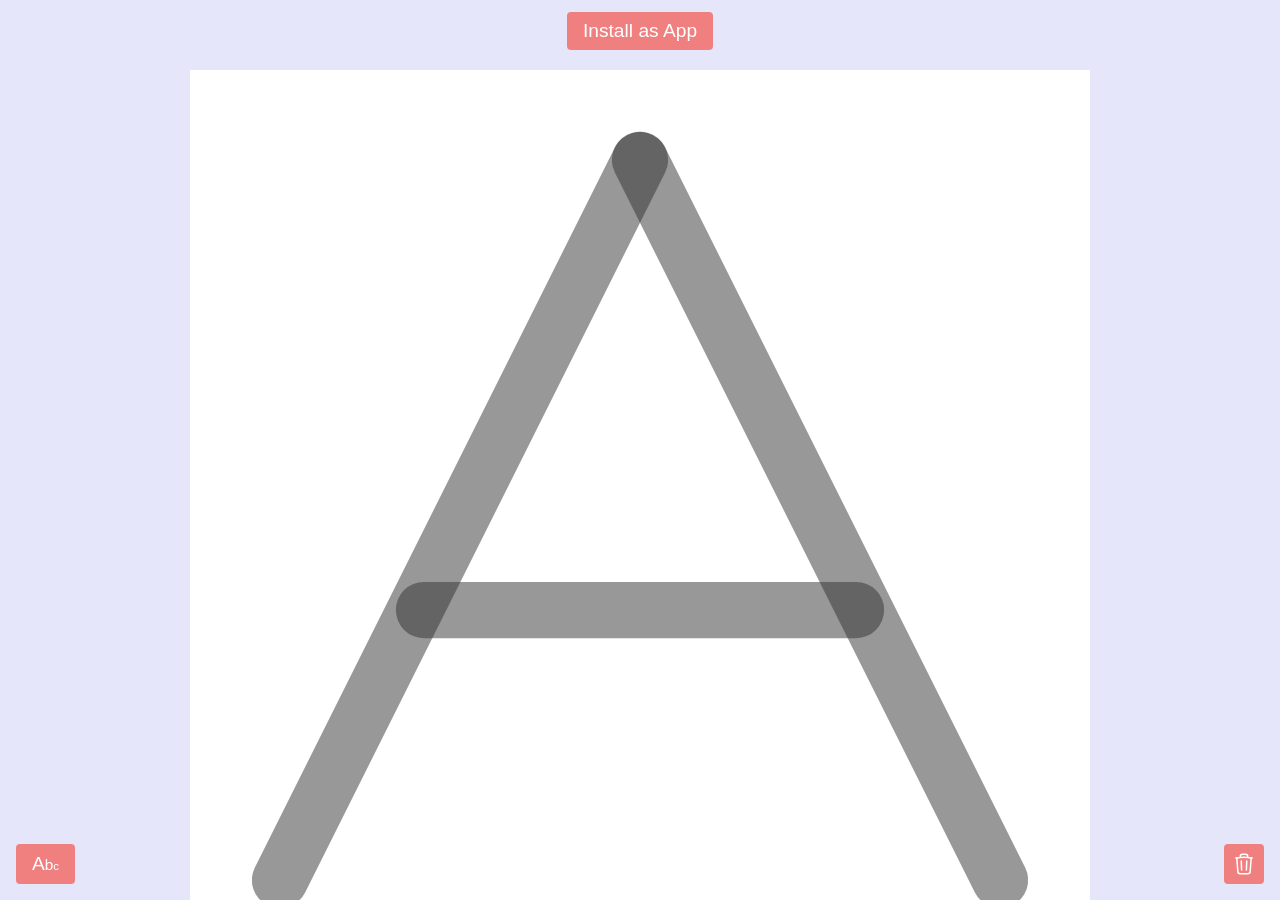
==== index.html @ 44c71aea "switch letter name to uppercase for uppercase letters" ====
<!doctype html>
<html>
<head>
  <title>Reletter</title>
  <meta charset="utf-8"/>
  <meta name="viewport" content="width=device-width, initial-scale=1.0,  minimum-scale=1.0">
  <link rel="manifest" href="manifest.json">
  <meta name="theme-color" content="white"/>
  <link rel="icon" href="favicon.ico" type="image/x-icon" />
  <link rel="apple-touch-icon" href="images/reletter-152.png">
  <meta name="theme-color" content="white"/>
  <meta name="apple-mobile-web-app-capable" content="yes">
  <meta name="apple-mobile-web-app-status-bar-style" content="white">
  <meta name="apple-mobile-web-app-title" content="Reltter">
  <meta name="msapplication-TileImage" content="images/reletter-144.png">
  <meta name="msapplication-TileColor" content="#FFFFFF">


  <link href="css/main.css" rel="stylesheet" type="text/css"/>
</head>
<body>
<div class="fullscreen">
  <div id="pwa-install" style="padding: 12px">
    <div class="action" onclick="installPwa()">
      Install as App
    </div>
  </div>
  <div id="canvas-wrapper" style="position: relative; flex-grow: 1; display: flex; align-items: center; ">
    <canvas id="letter-canvas" style="background: white;">
    </canvas>
  </div>
  <div id="action-wrapper" class="action__wrapper">
    <button class="action" onclick="openLetterSelection()">
      A<span style="font-size: 80%">b</span><span style="font-size: 60%">c</span>
    </button>
    <button class="action action--trash" onclick="clearCanvas()">

    </button>
  </div>
</div>
<div id="letter-select" style="display: none;">
  <div onclick="selectLetter('A')">A</div>
  <div onclick="selectLetter('B')">B</div>
  <div onclick="selectLetter('C')">C</div>
  <!--  <div onclick="selectLetter('d')">D</div>-->
  <!--  <div onclick="selectLetter('e')">E</div>-->
  <!--  <div onclick="selectLetter('f')">F</div>-->
  <!--  <div onclick="selectLetter('g')">G</div>-->
  <!--  <div onclick="selectLetter('h')">H</div>-->
  <!--  <div onclick="selectLetter('i')">I</div>-->
  <!--  <div onclick="selectLetter('j')">J</div>-->
  <!--  <div onclick="selectLetter('k')">K</div>-->
  <!--  <div onclick="selectLetter('l')">L</div>-->
  <!--  <div onclick="selectLetter('m')">M</div>-->
  <!--  <div onclick="selectLetter('n')">N</div>-->
  <!--  <div onclick="selectLetter('o')">O</div>-->
  <!--  <div onclick="selectLetter('p')">P</div>-->
  <!--  <div onclick="selectLetter('q')">Q</div>-->
  <!--  <div onclick="selectLetter('r')">R</div>-->
  <!--  <div onclick="selectLetter('s')">S</div>-->
  <!--  <div onclick="selectLetter('t')">T</div>-->
  <!--  <div onclick="selectLetter('u')">U</div>-->
  <!--  <div onclick="selectLetter('v')">V</div>-->
  <!--  <div onclick="selectLetter('w')">W</div>-->
  <!--  <div onclick="selectLetter('x')">X</div>-->
  <!--  <div onclick="selectLetter('y')">Y</div>-->
  <!--  <div onclick="selectLetter('z')">Z</div>-->
</div>
<script src="js/index.js"></script>
</body>
---- css/main.css ----
:root {
  --primary-color: rgba(50, 50, 50, 0.5);
}

body {
  margin: 0;
  font-family: Verdana, sans-serif;
}

.fullscreen {
  min-width: 100vw;
  height: 100dvh;
  overflow: hidden;
  display: flex;
  align-items: center;
  flex-flow: column;
  gap: 8px;
  box-sizing: border-box;
  background: lavender;
}

#letter-select {
  position: absolute;
  top: 0;
  left: 0;
  width: 100%;
  height: 100%;
  box-sizing: border-box;
  display: grid;
  grid-template-columns: 1fr 1fr 1fr 1fr;
  grid-auto-rows: auto;
  background-color: rgba(255, 255, 255, 0.8);
  font-size: 200%;
  gap: 4px;
  padding: 4px;
}

#letter-select div {
  display: flex;
  justify-content: center;
  align-items: center;
  cursor: pointer;
  transition: background-color 0.2s ease-in-out;
  border: 1px solid #aaa;
}

#letter-selection {
  outline: none;
  background: lightcoral;
  color: white;
  font-size: 120%;
  border-radius: 4px;
  border: none;
  padding: 8px 16px;
}

#letter-clear {
  outline: none;
  background: lightslategrey;
  color: white;
  font-size: 120%;
  border-radius: 4px;
  border: none;
  padding: 8px 16px;
}

.action {
  outline: none;
  background: lightcoral;
  color: white;
  font-size: 120%;
  border-radius: 4px;
  border: none;
  padding: 8px 16px;
}

.action--trash {
  background-image: url('data:image/svg+xml;utf8,<svg xmlns="http://www.w3.org/2000/svg" fill="none" viewBox="0 0 24 24" stroke-width="1.5" stroke="white" class="w-6 h-6"> <path stroke-linecap="round" stroke-linejoin="round" d="M14.74 9l-.346 9m-4.788 0L9.26 9m9.968-3.21c.342.052.682.107 1.022.166m-1.022-.165L18.16 19.673a2.25 2.25 0 01-2.244 2.077H8.084a2.25 2.25 0 01-2.244-2.077L4.772 5.79m14.456 0a48.108 48.108 0 00-3.478-.397m-12 .562c.34-.059.68-.114 1.022-.165m0 0a48.11 48.11 0 013.478-.397m7.5 0v-.916c0-1.18-.91-2.164-2.09-2.201a51.964 51.964 0 00-3.32 0c-1.18.037-2.09 1.022-2.09 2.201v.916m7.5 0a48.667 48.667 0 00-7.5 0" /></svg>');
  background-repeat: no-repeat;
  background-position: center;
  background-origin: content-box;
  padding: 8px;
  aspect-ratio: 1;
  height: 40px;
}

.action__wrapper {
  position: absolute;
  bottom: 0;
  left: 0;
  flex-shrink: 0;
  display: flex;
  flex-flow: row;
  justify-content: space-between;
  gap: 8px;
  width: 100%;
  padding: 16px;
  box-sizing: border-box;
}
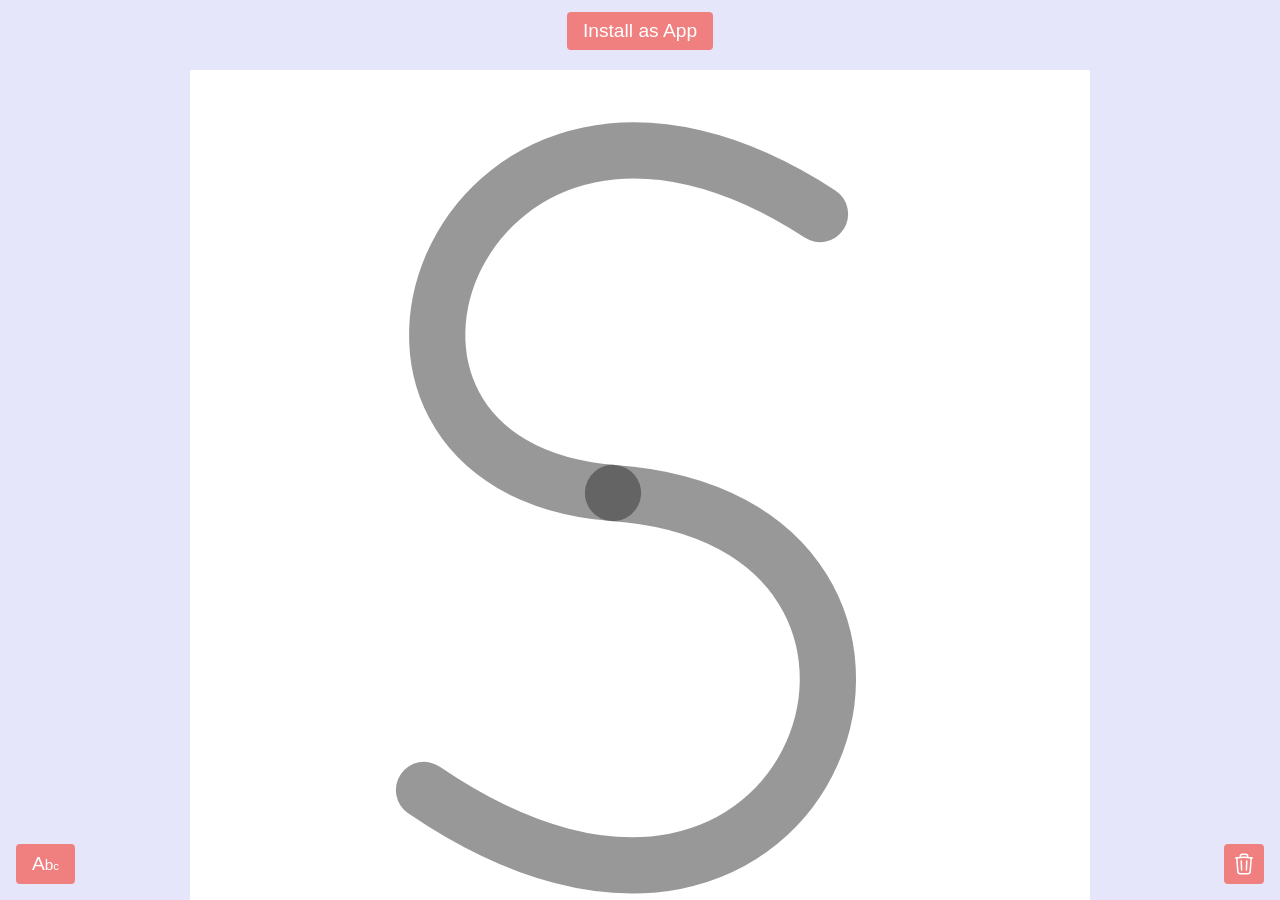
==== commit cdb8df96: "Add more letters" ====
--- a/index.html
+++ b/index.html
@@ -52,13 +52,13 @@
   <!--  <div onclick="selectLetter('k')">K</div>-->
   <!--  <div onclick="selectLetter('l')">L</div>-->
   <!--  <div onclick="selectLetter('m')">M</div>-->
-  <!--  <div onclick="selectLetter('n')">N</div>-->
-  <!--  <div onclick="selectLetter('o')">O</div>-->
+    <div onclick="selectLetter('N')">N</div>
+    <div onclick="selectLetter('O')">O</div>
   <!--  <div onclick="selectLetter('p')">P</div>-->
   <!--  <div onclick="selectLetter('q')">Q</div>-->
   <!--  <div onclick="selectLetter('r')">R</div>-->
-  <!--  <div onclick="selectLetter('s')">S</div>-->
-  <!--  <div onclick="selectLetter('t')">T</div>-->
+    <div onclick="selectLetter('S')">S</div>
+    <div onclick="selectLetter('T')">T</div>
   <!--  <div onclick="selectLetter('u')">U</div>-->
   <!--  <div onclick="selectLetter('v')">V</div>-->
   <!--  <div onclick="selectLetter('w')">W</div>-->
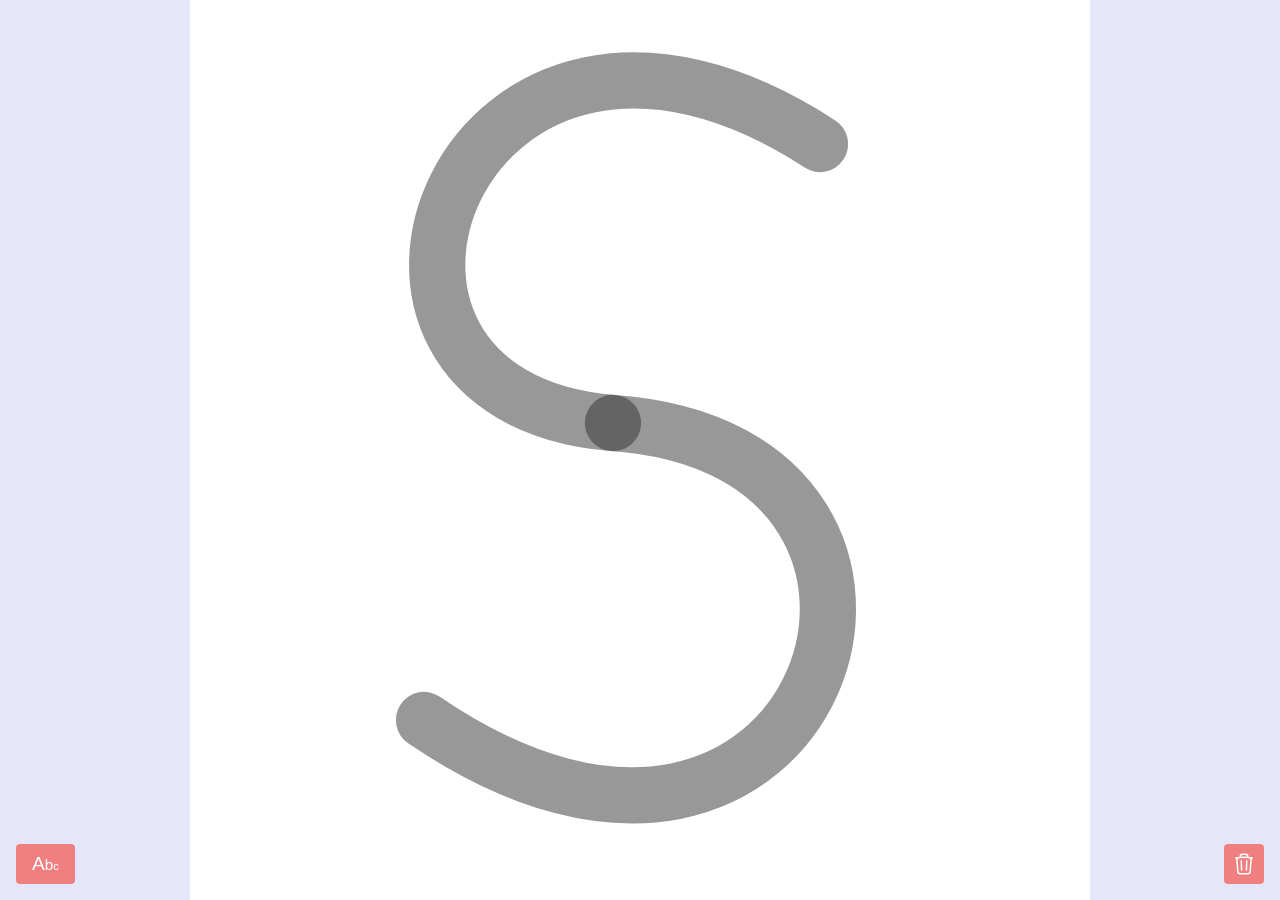
==== commit 3d47a021: "hide pwa button when not available" ====
--- a/index.html
+++ b/index.html
@@ -20,7 +20,7 @@
 </head>
 <body>
 <div class="fullscreen">
-  <div id="pwa-install" style="padding: 12px">
+  <div id="pwa-install" style="padding: 12px; display: none;">
     <div class="action" onclick="installPwa()">
       Install as App
     </div>
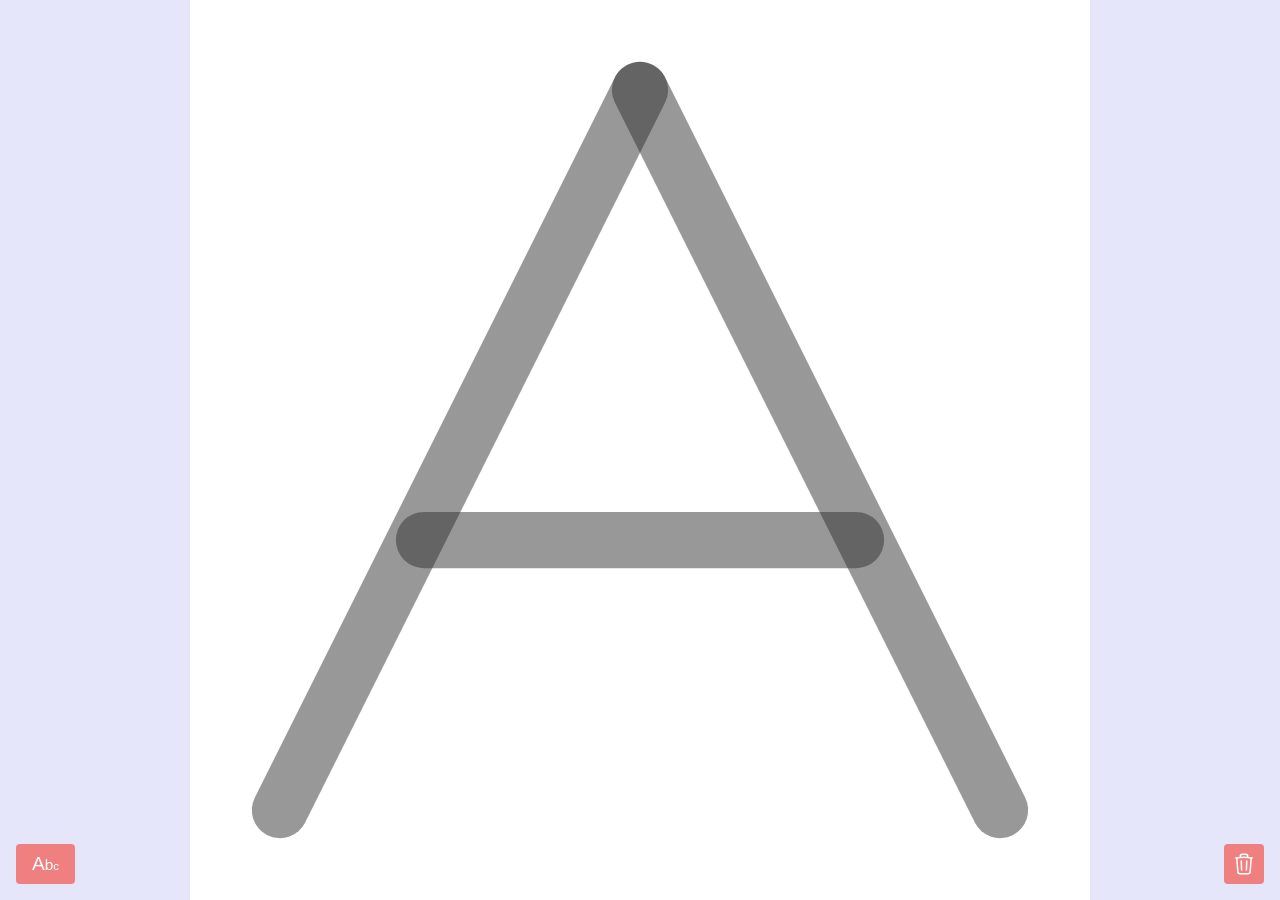
==== commit 02a12bf1: "Make A default letter" ====
--- a/index.html
+++ b/index.html
@@ -5,15 +5,14 @@
   <meta charset="utf-8"/>
   <meta name="viewport" content="width=device-width, initial-scale=1.0,  minimum-scale=1.0">
   <link rel="manifest" href="manifest.json">
-  <meta name="theme-color" content="white"/>
+  <meta name="theme-color" content="lavender"/>
   <link rel="icon" href="favicon.ico" type="image/x-icon" />
   <link rel="apple-touch-icon" href="images/reletter-152.png">
-  <meta name="theme-color" content="white"/>
   <meta name="apple-mobile-web-app-capable" content="yes">
-  <meta name="apple-mobile-web-app-status-bar-style" content="white">
+  <meta name="apple-mobile-web-app-status-bar-style" content="lavender">
   <meta name="apple-mobile-web-app-title" content="Reltter">
   <meta name="msapplication-TileImage" content="images/reletter-144.png">
-  <meta name="msapplication-TileColor" content="#FFFFFF">
+  <meta name="msapplication-TileColor" content="lavender">
 
 
   <link href="css/main.css" rel="stylesheet" type="text/css"/>
@@ -66,5 +65,5 @@
   <!--  <div onclick="selectLetter('y')">Y</div>-->
   <!--  <div onclick="selectLetter('z')">Z</div>-->
 </div>
-<script src="js/index.js"></script>
+<script src="js/index001.js"></script>
 </body>
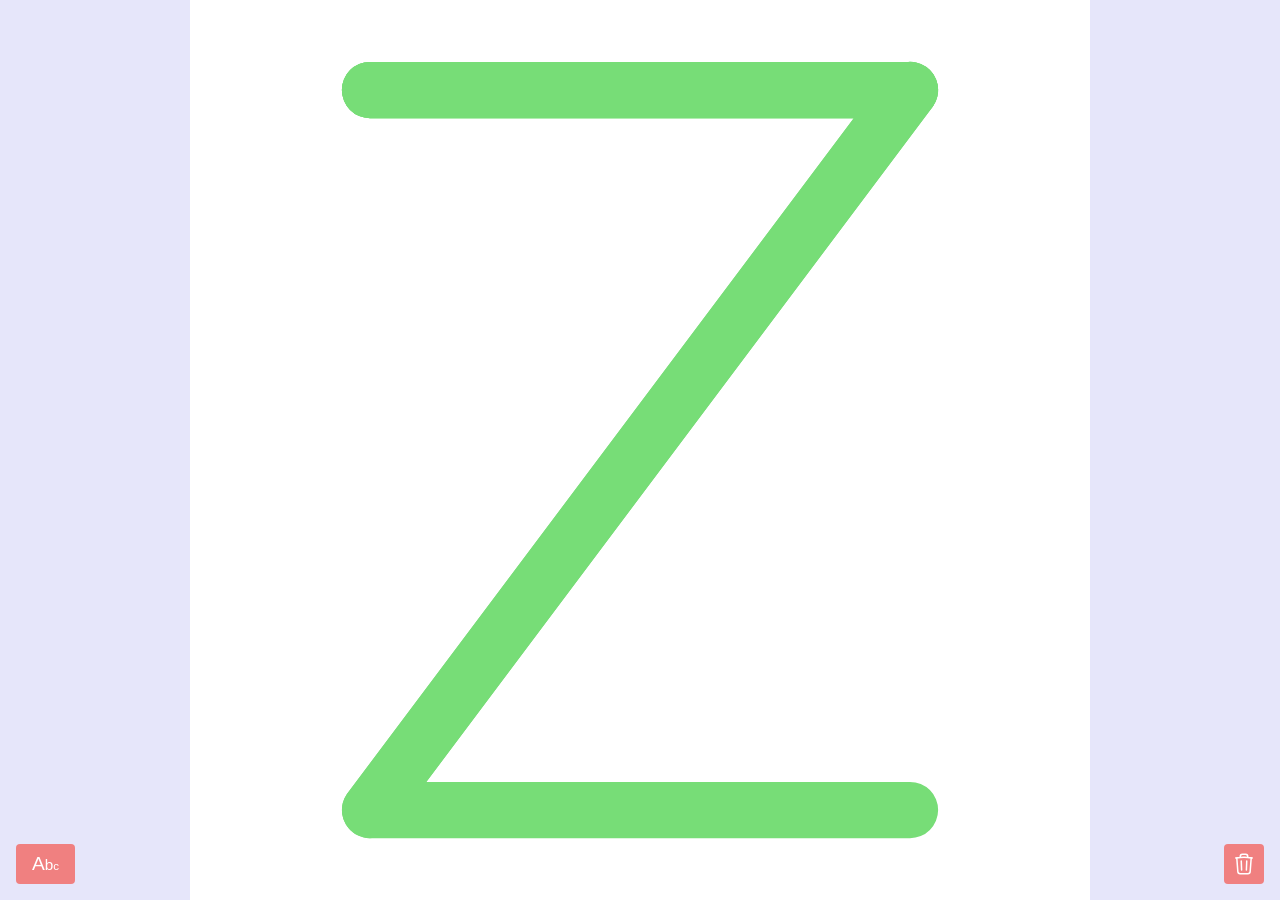
==== commit a3bbdc75: "Add all missing letters" ====
--- a/index.html
+++ b/index.html
@@ -6,7 +6,7 @@
   <meta name="viewport" content="width=device-width, initial-scale=1.0,  minimum-scale=1.0">
   <link rel="manifest" href="manifest.json">
   <meta name="theme-color" content="lavender"/>
-  <link rel="icon" href="favicon.ico" type="image/x-icon" />
+  <link rel="icon" href="favicon.ico" type="image/x-icon"/>
   <link rel="apple-touch-icon" href="images/reletter-152.png">
   <meta name="apple-mobile-web-app-capable" content="yes">
   <meta name="apple-mobile-web-app-status-bar-style" content="lavender">
@@ -41,29 +41,30 @@
   <div onclick="selectLetter('A')">A</div>
   <div onclick="selectLetter('B')">B</div>
   <div onclick="selectLetter('C')">C</div>
-  <!--  <div onclick="selectLetter('d')">D</div>-->
-  <!--  <div onclick="selectLetter('e')">E</div>-->
-  <!--  <div onclick="selectLetter('f')">F</div>-->
-  <!--  <div onclick="selectLetter('g')">G</div>-->
-  <!--  <div onclick="selectLetter('h')">H</div>-->
-  <!--  <div onclick="selectLetter('i')">I</div>-->
-  <!--  <div onclick="selectLetter('j')">J</div>-->
-  <!--  <div onclick="selectLetter('k')">K</div>-->
-  <!--  <div onclick="selectLetter('l')">L</div>-->
-  <!--  <div onclick="selectLetter('m')">M</div>-->
-    <div onclick="selectLetter('N')">N</div>
-    <div onclick="selectLetter('O')">O</div>
-  <!--  <div onclick="selectLetter('p')">P</div>-->
-  <!--  <div onclick="selectLetter('q')">Q</div>-->
-  <!--  <div onclick="selectLetter('r')">R</div>-->
-    <div onclick="selectLetter('S')">S</div>
-    <div onclick="selectLetter('T')">T</div>
-  <!--  <div onclick="selectLetter('u')">U</div>-->
-  <!--  <div onclick="selectLetter('v')">V</div>-->
-  <!--  <div onclick="selectLetter('w')">W</div>-->
-  <!--  <div onclick="selectLetter('x')">X</div>-->
-  <!--  <div onclick="selectLetter('y')">Y</div>-->
-  <!--  <div onclick="selectLetter('z')">Z</div>-->
+  <div onclick="selectLetter('D')">D</div>
+  <div onclick="selectLetter('E')">E</div>
+  <div onclick="selectLetter('F')">F</div>
+  <div onclick="selectLetter('G')">G</div>
+  <div onclick="selectLetter('H')">H</div>
+  <div onclick="selectLetter('I')">I</div>
+  <div onclick="selectLetter('J')">J</div>
+  <div onclick="selectLetter('K')">K</div>
+  <div onclick="selectLetter('L')">L</div>
+  <div onclick="selectLetter('M')">M</div>
+  <div onclick="selectLetter('N')">N</div>
+  <div onclick="selectLetter('O')">O</div>
+  <div onclick="selectLetter('P')">P</div>
+  <div onclick="selectLetter('Q')">Q</div>
+  <div onclick="selectLetter('R')">R</div>
+  <div onclick="selectLetter('S')">S</div>
+  <div onclick="selectLetter('T')">T</div>
+  <div onclick="selectLetter('U')">U</div>
+  <div onclick="selectLetter('V')">V</div>
+  <div onclick="selectLetter('W')">W</div>
+  <div onclick="selectLetter('X')">X</div>
+  <div onclick="selectLetter('Y')">Y</div>
+  <div onclick="selectLetter('Z')">Z</div>
 </div>
-<script src="js/index001.js"></script>
+<script src="js/letters.js"></script>
+<script src="js/index.js"></script>
 </body>
--- a/css/main.css
+++ b/css/main.css
@@ -1,5 +1,6 @@
 :root {
-  --primary-color: rgba(50, 50, 50, 0.5);
+  --primary-color: #77dd77;
+  --draw-color: lightcoral;
 }
 
 body {
@@ -29,10 +30,10 @@
   display: grid;
   grid-template-columns: 1fr 1fr 1fr 1fr;
   grid-auto-rows: auto;
-  background-color: rgba(255, 255, 255, 0.8);
+  background-color: lavender;
   font-size: 200%;
-  gap: 4px;
-  padding: 4px;
+  gap: 12px;
+  padding: 12px;
 }
 
 #letter-select div {
@@ -40,8 +41,8 @@
   justify-content: center;
   align-items: center;
   cursor: pointer;
-  transition: background-color 0.2s ease-in-out;
-  border: 1px solid #aaa;
+  color: white;
+  background-color: var(--primary-color);
 }
 
 #letter-selection {
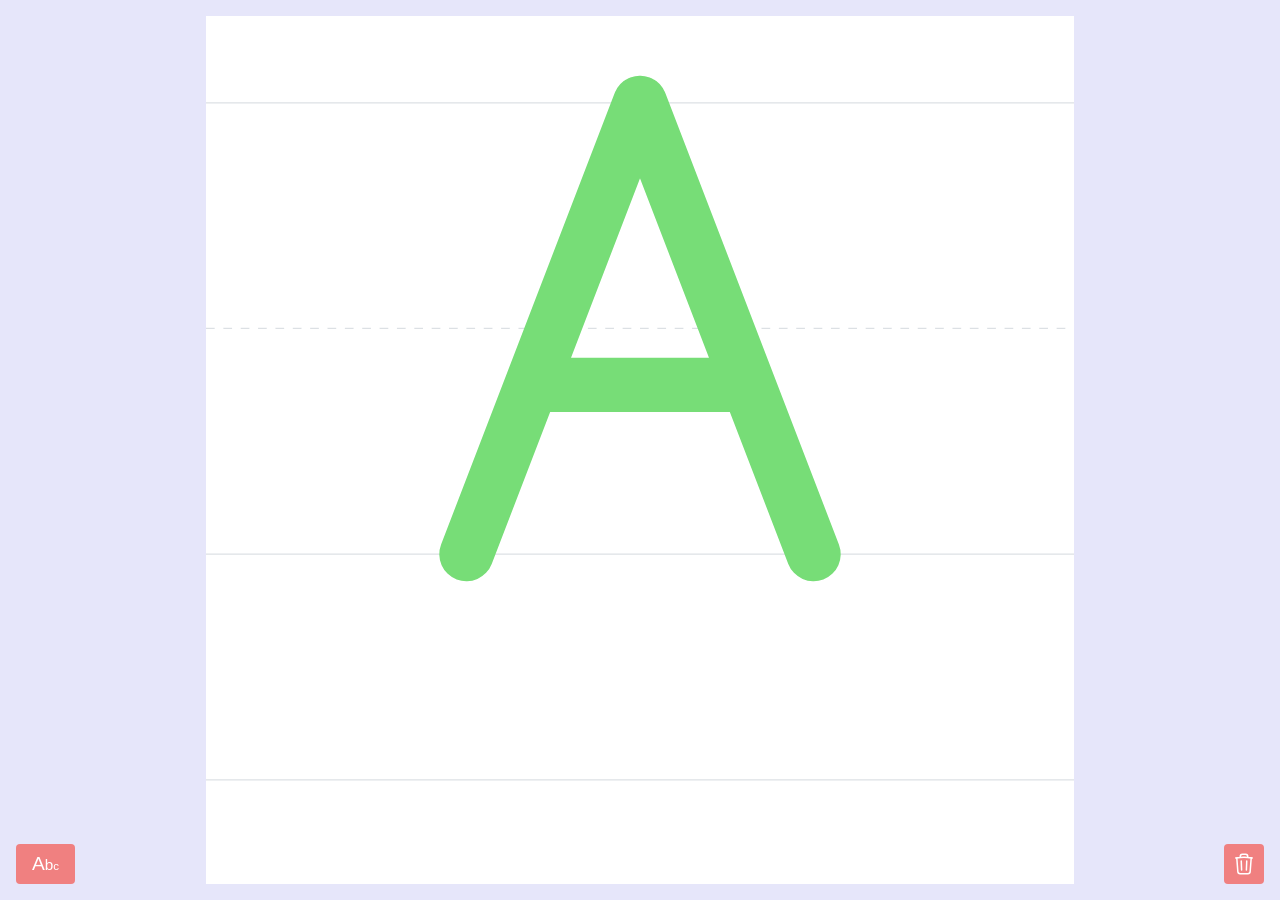
==== commit 64e55962: "Add lowercase letters" ====
--- a/index.html
+++ b/index.html
@@ -3,7 +3,7 @@
 <head>
   <title>Reletter</title>
   <meta charset="utf-8"/>
-  <meta name="viewport" content="width=device-width, initial-scale=1.0,  minimum-scale=1.0">
+  <meta name="viewport" content="width=device-width, initial-scale=1.0, minimum-scale=1.0, maximum-scale=1.0, user-scalable=no">
   <link rel="manifest" href="manifest.json">
   <meta name="theme-color" content="lavender"/>
   <link rel="icon" href="favicon.ico" type="image/x-icon"/>
@@ -24,7 +24,7 @@
       Install as App
     </div>
   </div>
-  <div id="canvas-wrapper" style="position: relative; flex-grow: 1; display: flex; align-items: center; ">
+  <div id="canvas-wrapper" style="position: relative; flex-grow: 1; width: 100%; display: flex; align-items: center; justify-content: center; ">
     <canvas id="letter-canvas" style="background: white;">
     </canvas>
   </div>
@@ -38,33 +38,112 @@
   </div>
 </div>
 <div id="letter-select" style="display: none;">
-  <div onclick="selectLetter('A')">A</div>
-  <div onclick="selectLetter('B')">B</div>
-  <div onclick="selectLetter('C')">C</div>
-  <div onclick="selectLetter('D')">D</div>
-  <div onclick="selectLetter('E')">E</div>
-  <div onclick="selectLetter('F')">F</div>
-  <div onclick="selectLetter('G')">G</div>
-  <div onclick="selectLetter('H')">H</div>
-  <div onclick="selectLetter('I')">I</div>
-  <div onclick="selectLetter('J')">J</div>
-  <div onclick="selectLetter('K')">K</div>
-  <div onclick="selectLetter('L')">L</div>
-  <div onclick="selectLetter('M')">M</div>
-  <div onclick="selectLetter('N')">N</div>
-  <div onclick="selectLetter('O')">O</div>
-  <div onclick="selectLetter('P')">P</div>
-  <div onclick="selectLetter('Q')">Q</div>
-  <div onclick="selectLetter('R')">R</div>
-  <div onclick="selectLetter('S')">S</div>
-  <div onclick="selectLetter('T')">T</div>
-  <div onclick="selectLetter('U')">U</div>
-  <div onclick="selectLetter('V')">V</div>
-  <div onclick="selectLetter('W')">W</div>
-  <div onclick="selectLetter('X')">X</div>
-  <div onclick="selectLetter('Y')">Y</div>
-  <div onclick="selectLetter('Z')">Z</div>
+  <div class="letter-tile">
+    <button type="button" onclick="selectLetter('A')" aria-label="Uppercase A">A</button>
+    <button type="button" onclick="selectLetter('a')" aria-label="Lowercase a">a</button>
+  </div>
+  <div class="letter-tile">
+    <button type="button" onclick="selectLetter('B')" aria-label="Uppercase B">B</button>
+    <button type="button" onclick="selectLetter('b')" aria-label="Lowercase b">b</button>
+  </div>
+  <div class="letter-tile">
+    <button type="button" onclick="selectLetter('C')" aria-label="Uppercase C">C</button>
+    <button type="button" onclick="selectLetter('c')" aria-label="Lowercase c">c</button>
+  </div>
+  <div class="letter-tile">
+    <button type="button" onclick="selectLetter('D')" aria-label="Uppercase D">D</button>
+    <button type="button" onclick="selectLetter('d')" aria-label="Lowercase d">d</button>
+  </div>
+  <div class="letter-tile">
+    <button type="button" onclick="selectLetter('E')" aria-label="Uppercase E">E</button>
+    <button type="button" onclick="selectLetter('e')" aria-label="Lowercase e">e</button>
+  </div>
+  <div class="letter-tile">
+    <button type="button" onclick="selectLetter('F')" aria-label="Uppercase F">F</button>
+    <button type="button" onclick="selectLetter('f')" aria-label="Lowercase f">f</button>
+  </div>
+  <div class="letter-tile">
+    <button type="button" onclick="selectLetter('G')" aria-label="Uppercase G">G</button>
+    <button type="button" onclick="selectLetter('g')" aria-label="Lowercase g">g</button>
+  </div>
+  <div class="letter-tile">
+    <button type="button" onclick="selectLetter('H')" aria-label="Uppercase H">H</button>
+    <button type="button" onclick="selectLetter('h')" aria-label="Lowercase h">h</button>
+  </div>
+  <div class="letter-tile">
+    <button type="button" onclick="selectLetter('I')" aria-label="Uppercase I">I</button>
+    <button type="button" onclick="selectLetter('i')" aria-label="Lowercase i">i</button>
+  </div>
+  <div class="letter-tile">
+    <button type="button" onclick="selectLetter('J')" aria-label="Uppercase J">J</button>
+    <button type="button" onclick="selectLetter('j')" aria-label="Lowercase j">j</button>
+  </div>
+  <div class="letter-tile">
+    <button type="button" onclick="selectLetter('K')" aria-label="Uppercase K">K</button>
+    <button type="button" onclick="selectLetter('k')" aria-label="Lowercase k">k</button>
+  </div>
+  <div class="letter-tile">
+    <button type="button" onclick="selectLetter('L')" aria-label="Uppercase L">L</button>
+    <button type="button" onclick="selectLetter('l')" aria-label="Lowercase l">l</button>
+  </div>
+  <div class="letter-tile">
+    <button type="button" onclick="selectLetter('M')" aria-label="Uppercase M">M</button>
+    <button type="button" onclick="selectLetter('m')" aria-label="Lowercase m">m</button>
+  </div>
+  <div class="letter-tile">
+    <button type="button" onclick="selectLetter('N')" aria-label="Uppercase N">N</button>
+    <button type="button" onclick="selectLetter('n')" aria-label="Lowercase n">n</button>
+  </div>
+  <div class="letter-tile">
+    <button type="button" onclick="selectLetter('O')" aria-label="Uppercase O">O</button>
+    <button type="button" onclick="selectLetter('o')" aria-label="Lowercase o">o</button>
+  </div>
+  <div class="letter-tile">
+    <button type="button" onclick="selectLetter('P')" aria-label="Uppercase P">P</button>
+    <button type="button" onclick="selectLetter('p')" aria-label="Lowercase p">p</button>
+  </div>
+  <div class="letter-tile">
+    <button type="button" onclick="selectLetter('Q')" aria-label="Uppercase Q">Q</button>
+    <button type="button" onclick="selectLetter('q')" aria-label="Lowercase q">q</button>
+  </div>
+  <div class="letter-tile">
+    <button type="button" onclick="selectLetter('R')" aria-label="Uppercase R">R</button>
+    <button type="button" onclick="selectLetter('r')" aria-label="Lowercase r">r</button>
+  </div>
+  <div class="letter-tile">
+    <button type="button" onclick="selectLetter('S')" aria-label="Uppercase S">S</button>
+    <button type="button" onclick="selectLetter('s')" aria-label="Lowercase s">s</button>
+  </div>
+  <div class="letter-tile">
+    <button type="button" onclick="selectLetter('T')" aria-label="Uppercase T">T</button>
+    <button type="button" onclick="selectLetter('t')" aria-label="Lowercase t">t</button>
+  </div>
+  <div class="letter-tile">
+    <button type="button" onclick="selectLetter('U')" aria-label="Uppercase U">U</button>
+    <button type="button" onclick="selectLetter('u')" aria-label="Lowercase u">u</button>
+  </div>
+  <div class="letter-tile">
+    <button type="button" onclick="selectLetter('V')" aria-label="Uppercase V">V</button>
+    <button type="button" onclick="selectLetter('v')" aria-label="Lowercase v">v</button>
+  </div>
+  <div class="letter-tile">
+    <button type="button" onclick="selectLetter('W')" aria-label="Uppercase W">W</button>
+    <button type="button" onclick="selectLetter('w')" aria-label="Lowercase w">w</button>
+  </div>
+  <div class="letter-tile">
+    <button type="button" onclick="selectLetter('X')" aria-label="Uppercase X">X</button>
+    <button type="button" onclick="selectLetter('x')" aria-label="Lowercase x">x</button>
+  </div>
+  <div class="letter-tile">
+    <button type="button" onclick="selectLetter('Y')" aria-label="Uppercase Y">Y</button>
+    <button type="button" onclick="selectLetter('y')" aria-label="Lowercase y">y</button>
+  </div>
+  <div class="letter-tile">
+    <button type="button" onclick="selectLetter('Z')" aria-label="Uppercase Z">Z</button>
+    <button type="button" onclick="selectLetter('z')" aria-label="Lowercase z">z</button>
+  </div>
 </div>
 <script src="js/letters.js"></script>
+<script src="js/letter-renderer.js"></script>
 <script src="js/index.js"></script>
-</body>+</body>
--- a/css/main.css
+++ b/css/main.css
@@ -1,6 +1,14 @@
 :root {
   --primary-color: #77dd77;
   --draw-color: lightcoral;
+}
+
+html,
+body {
+  width: 100%;
+  height: 100%;
+  overflow: hidden;
+  overscroll-behavior: none;
 }
 
 body {
@@ -18,6 +26,7 @@
   gap: 8px;
   box-sizing: border-box;
   background: lavender;
+  touch-action: none;
 }
 
 #letter-select {
@@ -29,20 +38,39 @@
   box-sizing: border-box;
   display: grid;
   grid-template-columns: 1fr 1fr 1fr 1fr;
-  grid-auto-rows: auto;
+  grid-auto-rows: minmax(64px, 1fr);
+  overflow-y: auto;
+  overscroll-behavior: none;
+  touch-action: pan-y;
   background-color: lavender;
   font-size: 200%;
   gap: 12px;
   padding: 12px;
 }
 
-#letter-select div {
+#letter-select .letter-tile {
   display: flex;
-  justify-content: center;
-  align-items: center;
+  background-color: var(--primary-color);
+}
+
+.letter-tile button {
+  flex: 1;
+  min-width: 0;
+  border: none;
+  padding: 8px 0;
+  font: inherit;
+  color: white;
+  background: transparent;
   cursor: pointer;
-  color: white;
-  background-color: var(--primary-color);
+}
+
+.letter-tile button + button {
+  border-left: 2px solid white;
+}
+
+.letter-tile button:focus-visible {
+  outline: 3px solid lightcoral;
+  outline-offset: -3px;
 }
 
 #letter-selection {
@@ -97,4 +125,4 @@
   width: 100%;
   padding: 16px;
   box-sizing: border-box;
-}+}
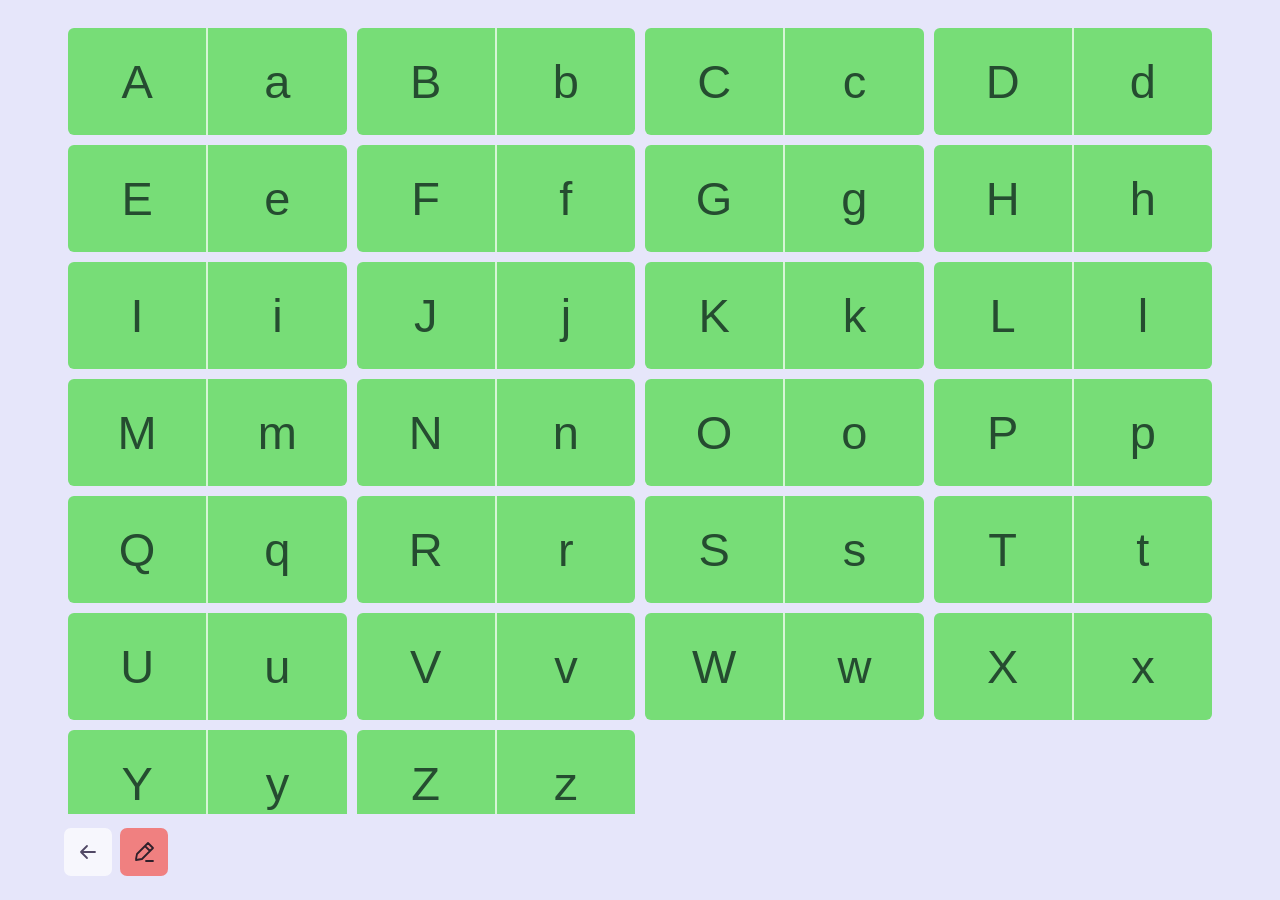
==== commit 9f62b4e0: "Add letter history and word writing" ====
--- a/index.html
+++ b/index.html
@@ -1,149 +1,73 @@
 <!doctype html>
-<html>
+<html lang="en">
 <head>
   <title>Reletter</title>
-  <meta charset="utf-8"/>
-  <meta name="viewport" content="width=device-width, initial-scale=1.0, minimum-scale=1.0, maximum-scale=1.0, user-scalable=no">
+  <meta charset="utf-8">
+  <meta name="viewport" content="width=device-width, initial-scale=1">
   <link rel="manifest" href="manifest.json">
-  <meta name="theme-color" content="lavender"/>
-  <link rel="icon" href="favicon.ico" type="image/x-icon"/>
+  <meta name="theme-color" content="lavender">
+  <link rel="icon" href="images/reletter-152.png" type="image/png">
   <link rel="apple-touch-icon" href="images/reletter-152.png">
   <meta name="apple-mobile-web-app-capable" content="yes">
   <meta name="apple-mobile-web-app-status-bar-style" content="lavender">
-  <meta name="apple-mobile-web-app-title" content="Reltter">
-  <meta name="msapplication-TileImage" content="images/reletter-144.png">
-  <meta name="msapplication-TileColor" content="lavender">
-
-
-  <link href="css/main.css" rel="stylesheet" type="text/css"/>
+  <meta name="apple-mobile-web-app-title" content="Reletter">
+  <link href="css/main.css" rel="stylesheet">
 </head>
 <body>
-<div class="fullscreen">
-  <div id="pwa-install" style="padding: 12px; display: none;">
-    <div class="action" onclick="installPwa()">
-      Install as App
+<svg class="icon-definitions" xmlns="http://www.w3.org/2000/svg" aria-hidden="true">
+  <defs>
+    <symbol id="icon-grid" viewBox="0 0 24 24"><rect x="3" y="3" width="7" height="7" rx="1"/><rect x="14" y="3" width="7" height="7" rx="1"/><rect x="3" y="14" width="7" height="7" rx="1"/><rect x="14" y="14" width="7" height="7" rx="1"/></symbol>
+    <symbol id="icon-back" viewBox="0 0 24 24"><path d="M19 12H5m6-6-6 6 6 6"/></symbol>
+    <symbol id="icon-next" viewBox="0 0 24 24"><path d="M5 12h14m-6-6 6 6-6 6"/></symbol>
+    <symbol id="icon-trash" viewBox="0 0 24 24"><path d="M3 6h18M9 6V3h6v3M5 6l1 15h12l1-15M10 10v7m4-7v7"/></symbol>
+    <symbol id="icon-word" viewBox="0 0 24 24"><path d="m4 19 1-5L16 3l5 5L10 19l-6 1m9-14 5 5M14 21h7"/></symbol>
+    <symbol id="icon-resume" viewBox="0 0 24 24"><path d="m10 7 7 5-7 5Z"/><circle cx="12" cy="12" r="10"/></symbol>
+    <symbol id="icon-done" viewBox="0 0 24 24"><path d="m4 12 5 5L20 6"/></symbol>
+    <symbol id="icon-install" viewBox="0 0 24 24"><path d="M12 3v12m-5-5 5 5 5-5M4 16v5h16v-5"/></symbol>
+  </defs>
+</svg>
+<main id="app">
+  <section id="grid-screen" class="screen" aria-label="Letter selection" hidden>
+    <div id="letter-grid" class="letter-grid"></div>
+    <div class="controls">
+      <button id="grid-back" class="action secondary" type="button" aria-label="Back to active drawing"><svg aria-hidden="true"><use href="#icon-back"/></svg></button>
+      <button id="new-word" class="action" type="button" aria-label="Start a word"><svg aria-hidden="true"><use href="#icon-word"/></svg></button>
+      <button id="install-app" class="action secondary" type="button" aria-label="Install app" hidden><svg aria-hidden="true"><use href="#icon-install"/></svg></button>
+      <button id="resume-word" class="action secondary advance" type="button" aria-label="Resume word" hidden><svg aria-hidden="true"><use href="#icon-resume"/></svg></button>
     </div>
-  </div>
-  <div id="canvas-wrapper" style="position: relative; flex-grow: 1; width: 100%; display: flex; align-items: center; justify-content: center; ">
-    <canvas id="letter-canvas" style="background: white;">
-    </canvas>
-  </div>
-  <div id="action-wrapper" class="action__wrapper">
-    <button class="action" onclick="openLetterSelection()">
-      A<span style="font-size: 80%">b</span><span style="font-size: 60%">c</span>
-    </button>
-    <button class="action action--trash" onclick="clearCanvas()">
+  </section>
 
-    </button>
-  </div>
-</div>
-<div id="letter-select" style="display: none;">
-  <div class="letter-tile">
-    <button type="button" onclick="selectLetter('A')" aria-label="Uppercase A">A</button>
-    <button type="button" onclick="selectLetter('a')" aria-label="Lowercase a">a</button>
-  </div>
-  <div class="letter-tile">
-    <button type="button" onclick="selectLetter('B')" aria-label="Uppercase B">B</button>
-    <button type="button" onclick="selectLetter('b')" aria-label="Lowercase b">b</button>
-  </div>
-  <div class="letter-tile">
-    <button type="button" onclick="selectLetter('C')" aria-label="Uppercase C">C</button>
-    <button type="button" onclick="selectLetter('c')" aria-label="Lowercase c">c</button>
-  </div>
-  <div class="letter-tile">
-    <button type="button" onclick="selectLetter('D')" aria-label="Uppercase D">D</button>
-    <button type="button" onclick="selectLetter('d')" aria-label="Lowercase d">d</button>
-  </div>
-  <div class="letter-tile">
-    <button type="button" onclick="selectLetter('E')" aria-label="Uppercase E">E</button>
-    <button type="button" onclick="selectLetter('e')" aria-label="Lowercase e">e</button>
-  </div>
-  <div class="letter-tile">
-    <button type="button" onclick="selectLetter('F')" aria-label="Uppercase F">F</button>
-    <button type="button" onclick="selectLetter('f')" aria-label="Lowercase f">f</button>
-  </div>
-  <div class="letter-tile">
-    <button type="button" onclick="selectLetter('G')" aria-label="Uppercase G">G</button>
-    <button type="button" onclick="selectLetter('g')" aria-label="Lowercase g">g</button>
-  </div>
-  <div class="letter-tile">
-    <button type="button" onclick="selectLetter('H')" aria-label="Uppercase H">H</button>
-    <button type="button" onclick="selectLetter('h')" aria-label="Lowercase h">h</button>
-  </div>
-  <div class="letter-tile">
-    <button type="button" onclick="selectLetter('I')" aria-label="Uppercase I">I</button>
-    <button type="button" onclick="selectLetter('i')" aria-label="Lowercase i">i</button>
-  </div>
-  <div class="letter-tile">
-    <button type="button" onclick="selectLetter('J')" aria-label="Uppercase J">J</button>
-    <button type="button" onclick="selectLetter('j')" aria-label="Lowercase j">j</button>
-  </div>
-  <div class="letter-tile">
-    <button type="button" onclick="selectLetter('K')" aria-label="Uppercase K">K</button>
-    <button type="button" onclick="selectLetter('k')" aria-label="Lowercase k">k</button>
-  </div>
-  <div class="letter-tile">
-    <button type="button" onclick="selectLetter('L')" aria-label="Uppercase L">L</button>
-    <button type="button" onclick="selectLetter('l')" aria-label="Lowercase l">l</button>
-  </div>
-  <div class="letter-tile">
-    <button type="button" onclick="selectLetter('M')" aria-label="Uppercase M">M</button>
-    <button type="button" onclick="selectLetter('m')" aria-label="Lowercase m">m</button>
-  </div>
-  <div class="letter-tile">
-    <button type="button" onclick="selectLetter('N')" aria-label="Uppercase N">N</button>
-    <button type="button" onclick="selectLetter('n')" aria-label="Lowercase n">n</button>
-  </div>
-  <div class="letter-tile">
-    <button type="button" onclick="selectLetter('O')" aria-label="Uppercase O">O</button>
-    <button type="button" onclick="selectLetter('o')" aria-label="Lowercase o">o</button>
-  </div>
-  <div class="letter-tile">
-    <button type="button" onclick="selectLetter('P')" aria-label="Uppercase P">P</button>
-    <button type="button" onclick="selectLetter('p')" aria-label="Lowercase p">p</button>
-  </div>
-  <div class="letter-tile">
-    <button type="button" onclick="selectLetter('Q')" aria-label="Uppercase Q">Q</button>
-    <button type="button" onclick="selectLetter('q')" aria-label="Lowercase q">q</button>
-  </div>
-  <div class="letter-tile">
-    <button type="button" onclick="selectLetter('R')" aria-label="Uppercase R">R</button>
-    <button type="button" onclick="selectLetter('r')" aria-label="Lowercase r">r</button>
-  </div>
-  <div class="letter-tile">
-    <button type="button" onclick="selectLetter('S')" aria-label="Uppercase S">S</button>
-    <button type="button" onclick="selectLetter('s')" aria-label="Lowercase s">s</button>
-  </div>
-  <div class="letter-tile">
-    <button type="button" onclick="selectLetter('T')" aria-label="Uppercase T">T</button>
-    <button type="button" onclick="selectLetter('t')" aria-label="Lowercase t">t</button>
-  </div>
-  <div class="letter-tile">
-    <button type="button" onclick="selectLetter('U')" aria-label="Uppercase U">U</button>
-    <button type="button" onclick="selectLetter('u')" aria-label="Lowercase u">u</button>
-  </div>
-  <div class="letter-tile">
-    <button type="button" onclick="selectLetter('V')" aria-label="Uppercase V">V</button>
-    <button type="button" onclick="selectLetter('v')" aria-label="Lowercase v">v</button>
-  </div>
-  <div class="letter-tile">
-    <button type="button" onclick="selectLetter('W')" aria-label="Uppercase W">W</button>
-    <button type="button" onclick="selectLetter('w')" aria-label="Lowercase w">w</button>
-  </div>
-  <div class="letter-tile">
-    <button type="button" onclick="selectLetter('X')" aria-label="Uppercase X">X</button>
-    <button type="button" onclick="selectLetter('x')" aria-label="Lowercase x">x</button>
-  </div>
-  <div class="letter-tile">
-    <button type="button" onclick="selectLetter('Y')" aria-label="Uppercase Y">Y</button>
-    <button type="button" onclick="selectLetter('y')" aria-label="Lowercase y">y</button>
-  </div>
-  <div class="letter-tile">
-    <button type="button" onclick="selectLetter('Z')" aria-label="Uppercase Z">Z</button>
-    <button type="button" onclick="selectLetter('z')" aria-label="Lowercase z">z</button>
-  </div>
-</div>
+  <form id="entry-screen" class="screen" aria-label="Enter a word or sentence" hidden>
+    <div class="entry-field">
+      <input id="word-input" type="text" aria-label="Word or sentence to write" autocomplete="off" spellcheck="false" enterkeyhint="go">
+    </div>
+    <div class="controls">
+      <button id="entry-back" class="action secondary" type="button" aria-label="Back to letter grid"><svg aria-hidden="true"><use href="#icon-back"/></svg></button>
+      <button id="start-word" class="action advance" type="submit" aria-label="Start tracing word" disabled><svg aria-hidden="true"><use href="#icon-next"/></svg></button>
+    </div>
+  </form>
+
+  <section id="draw-screen" class="screen" aria-label="Drawing" hidden>
+    <div id="canvas-stage">
+      <canvas id="letter-canvas" aria-label="Draw the current letter"></canvas>
+      <div id="showcase-art" role="img" hidden></div>
+    </div>
+    <div class="controls">
+      <button id="open-grid" class="action secondary" type="button" aria-label="Letter grid"><svg aria-hidden="true"><use href="#icon-grid"/></svg></button>
+      <button id="next-letter" class="action" type="button" aria-label="Next letter" hidden><svg aria-hidden="true"><use id="next-icon" href="#icon-next"/></svg></button>
+      <button id="clear-canvas" class="action secondary advance" type="button" aria-label="Clear current drawing"><svg aria-hidden="true"><use href="#icon-trash"/></svg></button>
+    </div>
+    <div id="word-strip" class="strip word-strip" role="group" aria-label="Letters in your word" hidden></div>
+    <div class="drawing-dock">
+      <div id="active-slot" aria-label="Current active drawing"></div>
+      <div id="history-strip" class="strip history-strip" role="group" aria-label="Drawing history, newest first"></div>
+    </div>
+  </section>
+
+</main>
 <script src="js/letters.js"></script>
 <script src="js/letter-renderer.js"></script>
+<script src="js/drawing-store.js"></script>
 <script src="js/index.js"></script>
 </body>
+</html>
--- a/css/main.css
+++ b/css/main.css
@@ -1,128 +1,146 @@
 :root {
   --primary-color: #77dd77;
   --draw-color: lightcoral;
+  color-scheme: light;
+  font-family: Verdana, sans-serif;
+  color: #353143;
+  background: lavender;
 }
 
-html,
-body {
-  width: 100%;
-  height: 100%;
-  overflow: hidden;
-  overscroll-behavior: none;
+* { box-sizing: border-box; }
+[hidden] { display: none !important; }
+body { margin: 0; }
+button, input { font: inherit; }
+button { cursor: pointer; }
+button:disabled { opacity: .35; cursor: default; }
+button:focus-visible, input:focus-visible {
+  outline: 3px solid #51408a;
+  outline-offset: 2px;
+}
+.icon-definitions { position: absolute; width: 0; height: 0; overflow: hidden; }
+#app { max-width: 1200px; margin: auto; }
+.screen {
+  height: 100dvh;
+  min-height: 260px;
+  padding: 12px;
+  padding-bottom: max(12px, env(safe-area-inset-bottom));
+  display: flex;
+  flex-direction: column;
+  gap: 12px;
+}
+.controls { display: flex; gap: 8px; flex-shrink: 0; }
+.advance { margin-left: auto; }
+#draw-screen > .controls { display: grid; grid-template-columns: 1fr auto 1fr; }
+#open-grid { grid-column: 1; justify-self: start; }
+#next-letter { grid-column: 2; }
+#clear-canvas { grid-column: 3; justify-self: end; }
+.action {
+  width: 48px;
+  height: 48px;
+  padding: 12px;
+  border: 0;
+  border-radius: 7px;
+  background: var(--draw-color);
+  color: #30202b;
+  flex-shrink: 0;
+}
+.action svg {
+  width: 24px;
+  height: 24px;
+  fill: none;
+  stroke: currentColor;
+  stroke-width: 1.8;
+  stroke-linecap: round;
+  stroke-linejoin: round;
+}
+.secondary { background: #ffffffb3; color: #514865; }
+.letter-grid {
+  display: grid;
+  grid-template-columns: repeat(4, minmax(0, 1fr));
+  grid-auto-rows: 107px;
+  align-content: start;
+  gap: 10px;
+  overflow-y: auto;
+  min-height: 0;
+  flex: 1;
+  padding: 4px;
+}
+.letter-pair { display: flex; background: var(--primary-color); border-radius: 6px; }
+.letter-pair button {
+  flex: 1;
+  min-width: 0;
+  padding: 8px 0;
+  border: 0;
+  background: transparent;
+  color: #254c30;
+  font-size: 47px;
+}
+.letter-pair button + button { border-left: 2px solid #ffffffb3; }
+.entry-field { width: min(100%, 480px); align-self: center; margin: auto 0; padding: 16px; background: white; border-radius: 10px; }
+#word-input { width: 100%; padding: 14px 10px; border: 2px solid #d2cadf; border-radius: 6px; font-size: 25px; }
+#canvas-stage { flex: 1; min-height: 0; display: flex; align-items: center; justify-content: center; }
+#letter-canvas { display: block; background: white; border-radius: 8px; touch-action: none; }
+.strip { display: flex; gap: 8px; overflow-x: auto; padding: 4px 3px 8px; min-width: 0; flex-shrink: 0; }
+.drawing-tile {
+  flex: 0 0 52px;
+  width: 52px;
+  height: 56px;
+  padding: 2px;
+  border: 1px solid #d4cce0;
+  border-radius: 7px;
+  background: #ffffffb3;
+  color: #746986;
+  font-size: 28px;
+}
+.drawing-tile canvas { display: block; width: 100%; height: 100%; }
+.drawing-tile[aria-current] { outline: 2px solid #9d494d; outline-offset: 1px; background: white; }
+.word-space { flex: 0 0 12px; }
+.drawing-dock { display: flex; gap: 12px; flex-shrink: 0; min-height: 0; }
+#active-slot { flex-shrink: 0; padding: 4px 12px 8px 3px; border-right: 1px solid #c9c0d8; }
+.history-strip { flex: 1; flex-direction: row-reverse; }
+.history-strip .drawing-tile { flex-basis: 44px; width: 44px; height: 48px; }
+.history-word {
+  display: flex;
+  flex: 0 0 auto;
+  align-items: center;
+  gap: 8px;
+  padding: 0;
+  border: 0;
+  border-radius: 8px;
+  background: transparent;
+}
+.history-word:hover, .history-word[aria-pressed="true"] {
+  outline: 2px solid #9d494d;
+  outline-offset: 2px;
+}
+.history-word:focus-visible { outline: 3px solid #51408a; }
+#showcase-art {
+  flex: 1;
+  align-self: stretch;
+  min-width: 0;
+  min-height: 0;
+  display: flex;
+  flex-wrap: wrap;
+  align-content: safe center;
+  align-items: center;
+  justify-content: center;
+  overflow-y: auto;
+  padding: 16px;
+  background: white;
+  border-radius: 8px;
+}
+.showcase-word { display: flex; flex-wrap: wrap; justify-content: center; max-width: 100%; }
+.showcase-word canvas { width: clamp(48px, 12vw, 96px); height: clamp(48px, 12vw, 96px); }
+.showcase-space { width: 16px; flex-shrink: 0; }
+
+@media (min-width: 760px) {
+  .screen { padding: 24px; gap: 14px; }
 }
 
-body {
-  margin: 0;
-  font-family: Verdana, sans-serif;
+@media (max-height: 480px) {
+  .screen { gap: 6px; padding: 6px; }
+  .action { height: 44px; width: 44px; padding: 10px; }
+  .drawing-tile { height: 44px; }
+  .strip, #active-slot { padding-bottom: 4px; }
+  .history-strip .drawing-tile { height: 40px; }
 }
-
-.fullscreen {
-  min-width: 100vw;
-  height: 100dvh;
-  overflow: hidden;
-  display: flex;
-  align-items: center;
-  flex-flow: column;
-  gap: 8px;
-  box-sizing: border-box;
-  background: lavender;
-  touch-action: none;
-}
-
-#letter-select {
-  position: absolute;
-  top: 0;
-  left: 0;
-  width: 100%;
-  height: 100%;
-  box-sizing: border-box;
-  display: grid;
-  grid-template-columns: 1fr 1fr 1fr 1fr;
-  grid-auto-rows: minmax(64px, 1fr);
-  overflow-y: auto;
-  overscroll-behavior: none;
-  touch-action: pan-y;
-  background-color: lavender;
-  font-size: 200%;
-  gap: 12px;
-  padding: 12px;
-}
-
-#letter-select .letter-tile {
-  display: flex;
-  background-color: var(--primary-color);
-}
-
-.letter-tile button {
-  flex: 1;
-  min-width: 0;
-  border: none;
-  padding: 8px 0;
-  font: inherit;
-  color: white;
-  background: transparent;
-  cursor: pointer;
-}
-
-.letter-tile button + button {
-  border-left: 2px solid white;
-}
-
-.letter-tile button:focus-visible {
-  outline: 3px solid lightcoral;
-  outline-offset: -3px;
-}
-
-#letter-selection {
-  outline: none;
-  background: lightcoral;
-  color: white;
-  font-size: 120%;
-  border-radius: 4px;
-  border: none;
-  padding: 8px 16px;
-}
-
-#letter-clear {
-  outline: none;
-  background: lightslategrey;
-  color: white;
-  font-size: 120%;
-  border-radius: 4px;
-  border: none;
-  padding: 8px 16px;
-}
-
-.action {
-  outline: none;
-  background: lightcoral;
-  color: white;
-  font-size: 120%;
-  border-radius: 4px;
-  border: none;
-  padding: 8px 16px;
-}
-
-.action--trash {
-  background-image: url('data:image/svg+xml;utf8,<svg xmlns="http://www.w3.org/2000/svg" fill="none" viewBox="0 0 24 24" stroke-width="1.5" stroke="white" class="w-6 h-6"> <path stroke-linecap="round" stroke-linejoin="round" d="M14.74 9l-.346 9m-4.788 0L9.26 9m9.968-3.21c.342.052.682.107 1.022.166m-1.022-.165L18.16 19.673a2.25 2.25 0 01-2.244 2.077H8.084a2.25 2.25 0 01-2.244-2.077L4.772 5.79m14.456 0a48.108 48.108 0 00-3.478-.397m-12 .562c.34-.059.68-.114 1.022-.165m0 0a48.11 48.11 0 013.478-.397m7.5 0v-.916c0-1.18-.91-2.164-2.09-2.201a51.964 51.964 0 00-3.32 0c-1.18.037-2.09 1.022-2.09 2.201v.916m7.5 0a48.667 48.667 0 00-7.5 0" /></svg>');
-  background-repeat: no-repeat;
-  background-position: center;
-  background-origin: content-box;
-  padding: 8px;
-  aspect-ratio: 1;
-  height: 40px;
-}
-
-.action__wrapper {
-  position: absolute;
-  bottom: 0;
-  left: 0;
-  flex-shrink: 0;
-  display: flex;
-  flex-flow: row;
-  justify-content: space-between;
-  gap: 8px;
-  width: 100%;
-  padding: 16px;
-  box-sizing: border-box;
-}
